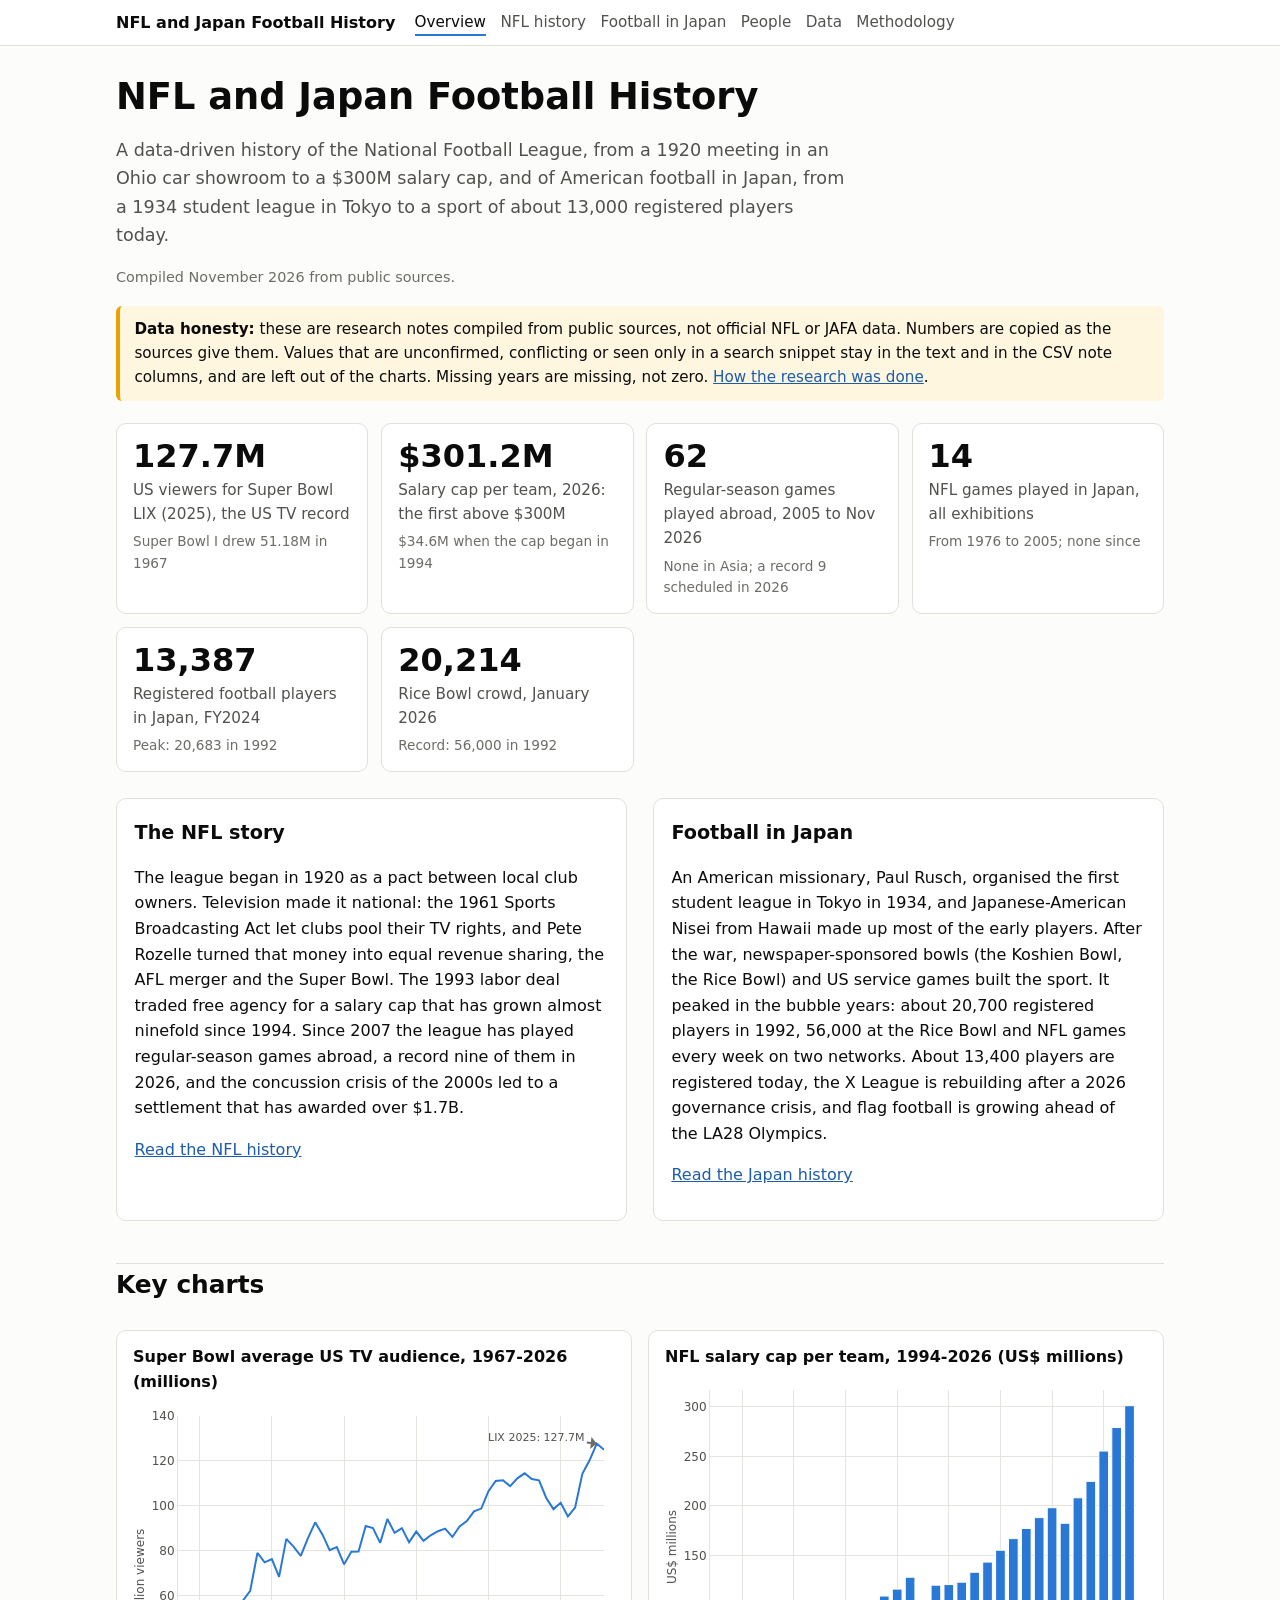
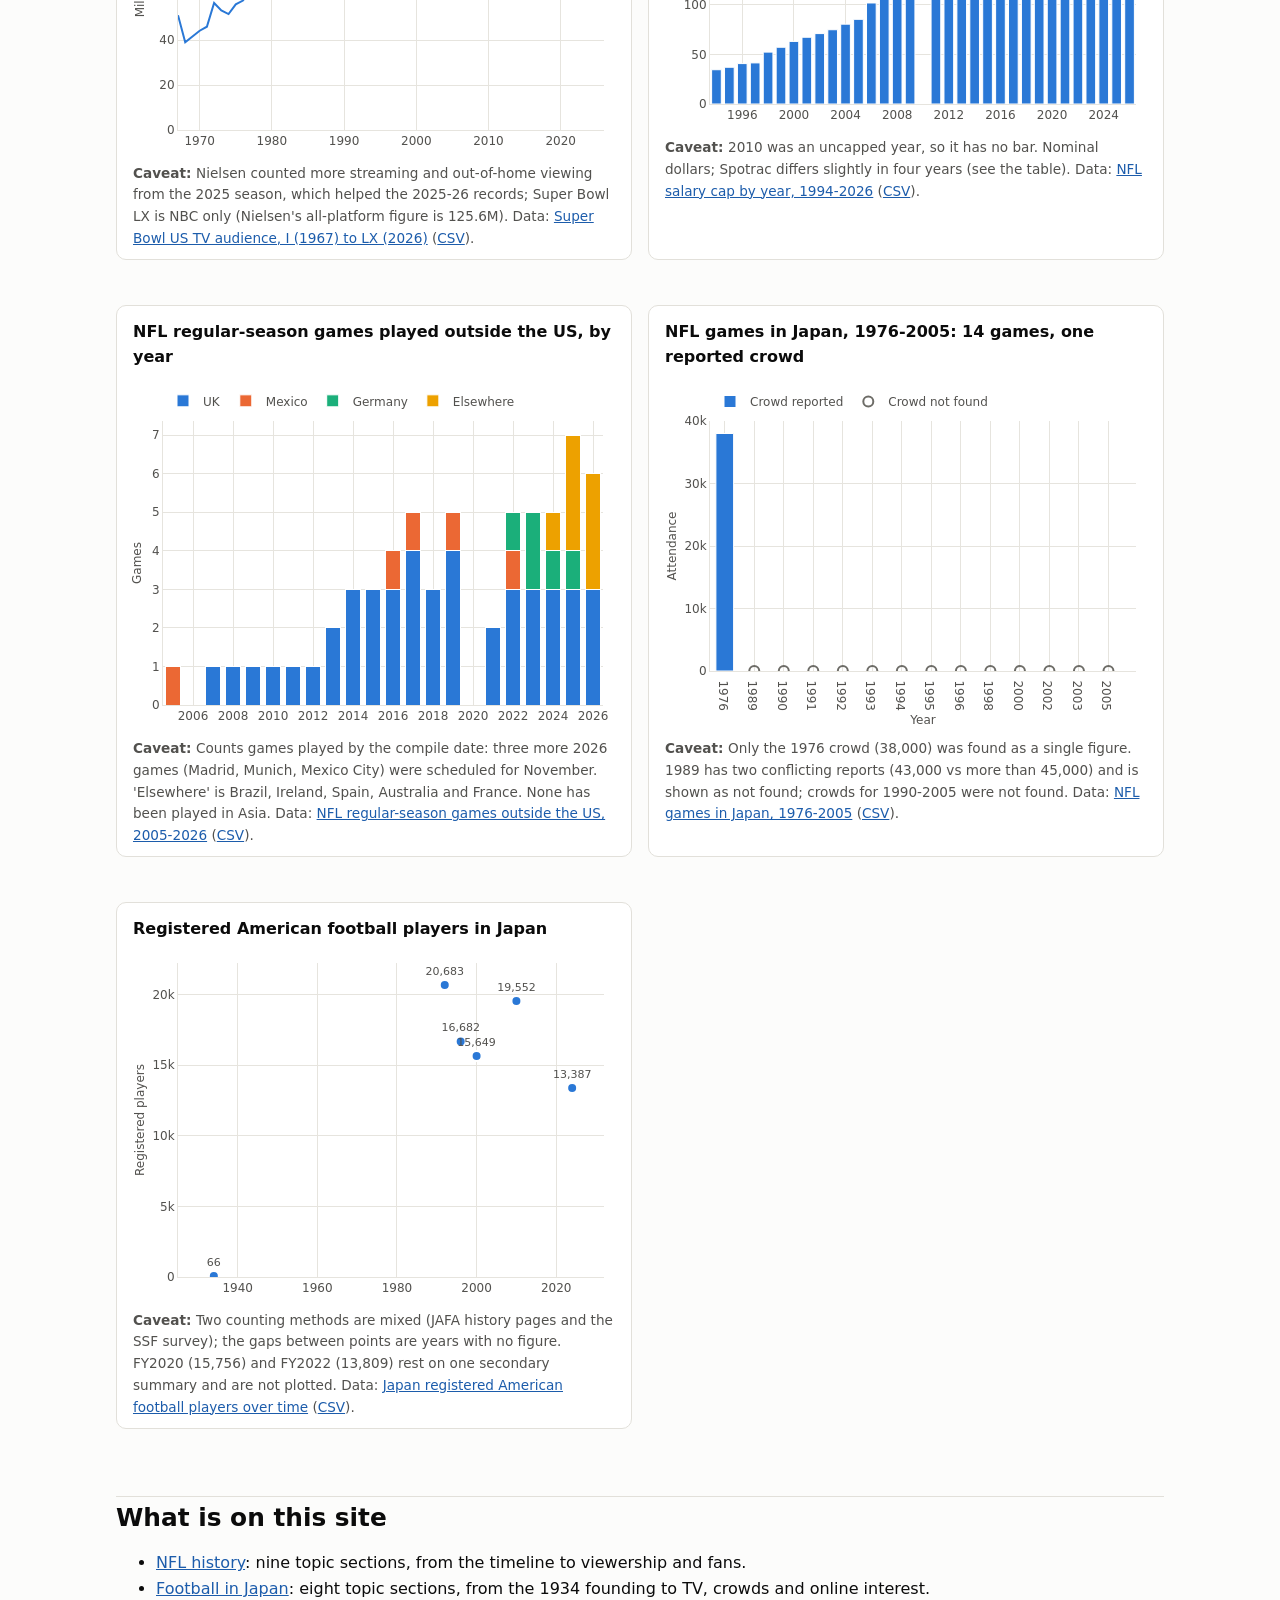
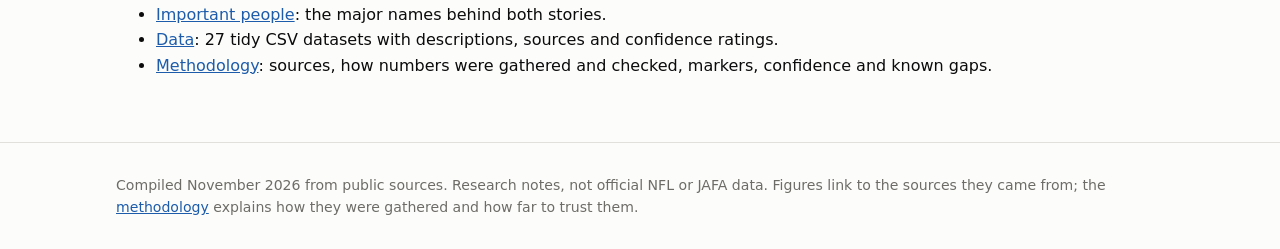
==== docs/index.html @ 7efdbefa "NFL and Japan football history: research notes, datasets and static site Co-Authored-By: Claude Opus" ====
<!DOCTYPE html>
<html lang="en">
<head>
<meta charset="utf-8">
<meta name="viewport" content="width=device-width, initial-scale=1">
<title>Overview | NFL and Japan Football History</title>
<meta name="description" content="A data-driven history of the NFL and of American football in Japan, compiled from public sources.">
<meta name="color-scheme" content="light dark">
<link rel="stylesheet" href="assets/style.css">
</head>
<body>
<header class="site-header">
  <div class="inner">
    <a class="brand" href="index.html">NFL and Japan Football History</a>
    <nav aria-label="Main">
      <ul class="nav">
        <li><a href="index.html" aria-current="page">Overview</a></li>
        <li><a href="nfl.html">NFL history</a></li>
        <li><a href="japan.html">Football in Japan</a></li>
        <li><a href="people.html">People</a></li>
        <li><a href="data.html">Data</a></li>
        <li><a href="methodology.html">Methodology</a></li>
      </ul>
    </nav>
  </div>
</header>
<main id="top">

<h1>NFL and Japan Football History</h1>
<p class="lede">A data-driven history of the National Football League, from a 1920 meeting in an Ohio car showroom to a $300M salary cap, and of American football in Japan, from a 1934 student league in Tokyo to a sport of about 13,000 registered players today.</p>
<p class="compiled">Compiled November 2026 from public sources.</p>
<div class="honesty" role="note">
  <strong>Data honesty:</strong> these are research notes compiled from public sources, not official NFL or JAFA data. Numbers are copied as the sources give them. Values that are unconfirmed, conflicting or seen only in a search snippet stay in the text and in the CSV note columns, and are left out of the charts. Missing years are missing, not zero. <a href="methodology.html">How the research was done</a>.
</div>

<section aria-label="Headline figures" class="tiles">

  <div class="tile">
    <div class="value">127.7M</div>
    <div class="label">US viewers for Super Bowl LIX (2025), the US TV record</div>
    <div class="sub">Super Bowl I drew 51.18M in 1967</div>
  </div>

  <div class="tile">
    <div class="value">$301.2M</div>
    <div class="label">Salary cap per team, 2026: the first above $300M</div>
    <div class="sub">$34.6M when the cap began in 1994</div>
  </div>

  <div class="tile">
    <div class="value">62</div>
    <div class="label">Regular-season games played abroad, 2005 to Nov 2026</div>
    <div class="sub">None in Asia; a record 9 scheduled in 2026</div>
  </div>

  <div class="tile">
    <div class="value">14</div>
    <div class="label">NFL games played in Japan, all exhibitions</div>
    <div class="sub">From 1976 to 2005; none since</div>
  </div>

  <div class="tile">
    <div class="value">13,387</div>
    <div class="label">Registered football players in Japan, FY2024</div>
    <div class="sub">Peak: 20,683 in 1992</div>
  </div>

  <div class="tile">
    <div class="value">20,214</div>
    <div class="label">Rice Bowl crowd, January 2026</div>
    <div class="sub">Record: 56,000 in 1992</div>
  </div>

</section>

<div class="two-col">
  <div class="card">
    <h3>The NFL story</h3>
    <p>The league began in 1920 as a pact between local club owners. Television made it national: the 1961 Sports Broadcasting Act let clubs pool their TV rights, and Pete Rozelle turned that money into equal revenue sharing, the AFL merger and the Super Bowl. The 1993 labor deal traded free agency for a salary cap that has grown almost ninefold since 1994. Since 2007 the league has played regular-season games abroad, a record nine of them in 2026, and the concussion crisis of the 2000s led to a settlement that has awarded over $1.7B.</p>
    <p><a href="nfl.html">Read the NFL history</a></p>
  </div>
  <div class="card">
    <h3>Football in Japan</h3>
    <p>An American missionary, Paul Rusch, organised the first student league in Tokyo in 1934, and Japanese-American Nisei from Hawaii made up most of the early players. After the war, newspaper-sponsored bowls (the Koshien Bowl, the Rice Bowl) and US service games built the sport. It peaked in the bubble years: about 20,700 registered players in 1992, 56,000 at the Rice Bowl and NFL games every week on two networks. About 13,400 players are registered today, the X League is rebuilding after a 2026 governance crisis, and flag football is growing ahead of the LA28 Olympics.</p>
    <p><a href="japan.html">Read the Japan history</a></p>
  </div>
</div>

<h2>Key charts</h2>
<div class="chart-grid">
<figure class="chart" id="chart-super-bowl">
  <div class="chart-title">Super Bowl average US TV audience, 1967-2026 (millions)</div>
  
  <div class="plot" data-chart="super-bowl" role="img" aria-label="Chart: Super Bowl average US TV audience, 1967-2026 (millions). The same data is in the nearby table and the CSV."></div>
  <figcaption><span class="caveat">Nielsen counted more streaming and out-of-home viewing from the 2025 season, which helped the 2025-26 records; Super Bowl LX is NBC only (Nielsen&#39;s all-platform figure is 125.6M).</span> Data: <a href="data.html#super_bowl_us_audience">Super Bowl US TV audience, I (1967) to LX (2026)</a> (<a href="data/super_bowl_us_audience.csv">CSV</a>).</figcaption>
</figure><figure class="chart" id="chart-salary-cap">
  <div class="chart-title">NFL salary cap per team, 1994-2026 (US$ millions)</div>
  
  <div class="plot" data-chart="salary-cap" role="img" aria-label="Chart: NFL salary cap per team, 1994-2026 (US$ millions). The same data is in the nearby table and the CSV."></div>
  <figcaption><span class="caveat">2010 was an uncapped year, so it has no bar. Nominal dollars; Spotrac differs slightly in four years (see the table).</span> Data: <a href="data.html#nfl_salary_cap">NFL salary cap by year, 1994-2026</a> (<a href="data/nfl_salary_cap.csv">CSV</a>).</figcaption>
</figure><figure class="chart" id="chart-intl-games">
  <div class="chart-title">NFL regular-season games played outside the US, by year</div>
  
  <div class="plot" data-chart="intl-games" role="img" aria-label="Chart: NFL regular-season games played outside the US, by year. The same data is in the nearby table and the CSV."></div>
  <figcaption><span class="caveat">Counts games played by the compile date: three more 2026 games (Madrid, Munich, Mexico City) were scheduled for November. &#39;Elsewhere&#39; is Brazil, Ireland, Spain, Australia and France. None has been played in Asia.</span> Data: <a href="data.html#nfl_international_games">NFL regular-season games outside the US, 2005-2026</a> (<a href="data/nfl_international_games.csv">CSV</a>).</figcaption>
</figure><figure class="chart" id="chart-nfl-japan-games">
  <div class="chart-title">NFL games in Japan, 1976-2005: 14 games, one reported crowd</div>
  
  <div class="plot" data-chart="nfl-japan-games" role="img" aria-label="Chart: NFL games in Japan, 1976-2005: 14 games, one reported crowd. The same data is in the nearby table and the CSV."></div>
  <figcaption><span class="caveat">Only the 1976 crowd (38,000) was found as a single figure. 1989 has two conflicting reports (43,000 vs more than 45,000) and is shown as not found; crowds for 1990-2005 were not found.</span> Data: <a href="data.html#nfl_games_in_japan">NFL games in Japan, 1976-2005</a> (<a href="data/nfl_games_in_japan.csv">CSV</a>).</figcaption>
</figure><figure class="chart" id="chart-japan-players">
  <div class="chart-title">Registered American football players in Japan</div>
  
  <div class="plot" data-chart="japan-players" role="img" aria-label="Chart: Registered American football players in Japan. The same data is in the nearby table and the CSV."></div>
  <figcaption><span class="caveat">Two counting methods are mixed (JAFA history pages and the SSF survey); the gaps between points are years with no figure. FY2020 (15,756) and FY2022 (13,809) rest on one secondary summary and are not plotted.</span> Data: <a href="data.html#japan_registered_players">Japan registered American football players over time</a> (<a href="data/japan_registered_players.csv">CSV</a>).</figcaption>
</figure>
</div>

<h2>What is on this site</h2>
<ul>
  <li><a href="nfl.html">NFL history</a>: nine topic sections, from the timeline to viewership and fans.</li>
  <li><a href="japan.html">Football in Japan</a>: eight topic sections, from the 1934 founding to TV, crowds and online interest.</li>
  <li><a href="people.html">Important people</a>: the major names behind both stories.</li>
  <li><a href="data.html">Data</a>: 27 tidy CSV datasets with descriptions, sources and confidence ratings.</li>
  <li><a href="methodology.html">Methodology</a>: sources, how numbers were gathered and checked, markers, confidence and known gaps.</li>
</ul>

</main>
<footer class="site-footer">
  <div class="inner">
    <p>Compiled November 2026 from public sources. Research notes, not official NFL or JAFA data. Figures link to the sources they came from; the <a href="methodology.html">methodology</a> explains how they were gathered and how far to trust them.</p>
  </div>
</footer>

<script src="https://cdn.plot.ly/plotly-2.35.2.min.js" charset="utf-8"></script>
<script id="chart-data" type="application/json">{"super-bowl": {"traces": [{"type": "scatter", "mode": "lines", "x": [1967, 1968, 1969, 1970, 1971, 1972, 1973, 1974, 1975, 1976, 1977, 1978, 1979, 1980, 1981, 1982, 1983, 1984, 1985, 1986, 1987, 1988, 1989, 1990, 1991, 1992, 1993, 1994, 1995, 1996, 1997, 1998, 1999, 2000, 2001, 2002, 2003, 2004, 2005, 2006, 2007, 2008, 2009, 2010, 2011, 2012, 2013, 2014, 2015, 2016, 2017, 2018, 2019, 2020, 2021, 2022, 2023, 2024, 2025, 2026], "y": [51.18, 39.12, 41.66, 44.27, 46.04, 56.64, 53.32, 51.7, 56.05, 57.71, 62.05, 78.94, 74.74, 76.24, 68.29, 85.24, 81.77, 77.62, 85.53, 92.57, 87.19, 80.14, 81.59, 73.85, 79.51, 79.59, 90.99, 90, 83.42, 94.08, 87.87, 90, 83.72, 88.47, 84.34, 86.8, 88.64, 89.8, 86.07, 90.75, 93.18, 97.45, 98.73, 106.48, 111.04, 111.35, 108.69, 112.19, 114.44, 111.86, 111.32, 103.47, 98.48, 101.32, 95.2, 99.18, 114.21, 120.25, 127.7, 124.9], "text": ["I", "II", "III", "IV", "V", "VI", "VII", "VIII", "IX", "X", "XI", "XII", "XIII", "XIV", "XV", "XVI", "XVII", "XVIII", "XIX", "XX", "XXI", "XXII", "XXIII", "XXIV", "XXV", "XXVI", "XXVII", "XXVIII", "XXIX", "XXX", "XXXI", "XXXII", "XXXIII", "XXXIV", "XXXV", "XXXVI", "XXXVII", "XXXVIII", "XXXIX", "XL", "XLI", "XLII", "XLIII", "XLIV", "XLV", "XLVI", "XLVII", "XLVIII", "XLIX", "50", "LI", "LII", "LIII", "LIV", "LV", "LVI", "LVII", "LVIII", "LIX", "LX"], "name": "Super Bowl", "color": 1, "hovertemplate": "Super Bowl %{text} (%{x})<br>%{y} million viewers<extra><\/extra>"}], "layout": {"yaxis": {"title": "Million viewers", "range": [0, 140]}, "hovermode": "x", "annotations": [{"x": 2025, "y": 127.7, "text": "LIX 2025: 127.7M", "showarrow": true, "ax": -60, "ay": -6}]}}, "salary-cap": {"traces": [{"type": "bar", "x": [1994, 1995, 1996, 1997, 1998, 1999, 2000, 2001, 2002, 2003, 2004, 2005, 2006, 2007, 2008, 2009, 2011, 2012, 2013, 2014, 2015, 2016, 2017, 2018, 2019, 2020, 2021, 2022, 2023, 2024, 2025, 2026], "y": [34.6, 37.1, 40.8, 41.5, 52.4, 57.3, 63.2, 67.4, 71.1, 75, 80.6, 85.5, 102, 109, 116, 128, 120, 120.6, 123, 133, 143.28, 155.27, 167, 177.2, 188.2, 198.2, 182.5, 208.2, 224.8, 255.4, 279.2, 301.2], "name": "Salary cap", "color": 1, "hovertemplate": "%{x}: $%{y}M<extra><\/extra>"}], "layout": {"yaxis": {"title": "US$ millions"}, "xaxis": {"dtick": 4}}}, "intl-games": {"traces": [{"type": "bar", "x": [2005, 2007, 2008, 2009, 2010, 2011, 2012, 2013, 2014, 2015, 2016, 2017, 2018, 2019, 2021, 2022, 2023, 2024, 2025, 2026], "y": [0, 1, 1, 1, 1, 1, 1, 2, 3, 3, 3, 4, 3, 4, 2, 3, 3, 3, 3, 3], "name": "UK", "color": 1, "hovertemplate": "%{x}: %{y} game(s) in UK<extra><\/extra>"}, {"type": "bar", "x": [2005, 2007, 2008, 2009, 2010, 2011, 2012, 2013, 2014, 2015, 2016, 2017, 2018, 2019, 2021, 2022, 2023, 2024, 2025, 2026], "y": [1, 0, 0, 0, 0, 0, 0, 0, 0, 0, 1, 1, 0, 1, 0, 1, 0, 0, 0, 0], "name": "Mexico", "color": 2, "hovertemplate": "%{x}: %{y} game(s) in Mexico<extra><\/extra>"}, {"type": "bar", "x": [2005, 2007, 2008, 2009, 2010, 2011, 2012, 2013, 2014, 2015, 2016, 2017, 2018, 2019, 2021, 2022, 2023, 2024, 2025, 2026], "y": [0, 0, 0, 0, 0, 0, 0, 0, 0, 0, 0, 0, 0, 0, 0, 1, 2, 1, 1, 0], "name": "Germany", "color": 3, "hovertemplate": "%{x}: %{y} game(s) in Germany<extra><\/extra>"}, {"type": "bar", "x": [2005, 2007, 2008, 2009, 2010, 2011, 2012, 2013, 2014, 2015, 2016, 2017, 2018, 2019, 2021, 2022, 2023, 2024, 2025, 2026], "y": [0, 0, 0, 0, 0, 0, 0, 0, 0, 0, 0, 0, 0, 0, 0, 0, 0, 1, 3, 3], "name": "Elsewhere", "color": 4, "hovertemplate": "%{x}: %{y} game(s) in Elsewhere<extra><\/extra>"}], "layout": {"barmode": "stack", "legend": {"traceorder": "normal"}, "yaxis": {"title": "Games", "dtick": 1}, "xaxis": {"dtick": 2}}}, "nfl-japan-games": {"traces": [{"type": "bar", "x": ["1976"], "y": [38000], "customdata": [["Cardinals 20, Chargers 10 (Mainichi Star Bowl)", "Korakuen Stadium"]], "name": "Crowd reported", "color": 1, "width": 0.6, "hovertemplate": "%{x}: %{customdata[0]}<br>%{customdata[1]}<br>%{y:,} fans<extra><\/extra>"}, {"type": "scatter", "mode": "markers", "x": ["1989", "1990", "1991", "1992", "1993", "1994", "1995", "1996", "1998", "2000", "2002", "2003", "2005"], "y": [0, 0, 0, 0, 0, 0, 0, 0, 0, 0, 0, 0, 0], "customdata": [["Rams 16, 49ers 13 (OT)", "Tokyo Dome", "43,000 sold out (Washington Post, search result) vs more than 45,000 (UPI) [conflict]"], ["Broncos 10, Seahawks 7", "Tokyo Dome", "Attendance not found"], ["Dolphins 19, Raiders 17", "Tokyo Dome", "Attendance not found"], ["Oilers 34, Cowboys 23", "Tokyo Dome", "Attendance not found. JAFA lists Oilers vs Cowboys; the score was read from the layout of English Wikipedia's table, though the Japan research found the game missing from that list [conflict]"], ["Saints 28, Eagles 16", "Tokyo Dome", "Attendance not found"], ["Vikings 17, Chiefs 9", "Tokyo Dome", "Attendance not found"], ["Broncos 24, 49ers 10", "Tokyo Dome", "Attendance not found"], ["Chargers 20, Steelers 10", "Tokyo Dome", "Attendance not found. 3 Japanese players took part"], ["Packers 27, Chiefs 24", "Tokyo Dome", "Attendance not found"], ["Falcons 20, Cowboys 9", "Tokyo Dome", "Attendance not found"], ["Redskins 38, 49ers 7", "Osaka Dome", "Attendance not found. JAFA gives Aug 4 Japan time; English Wikipedia Aug 3"], ["Buccaneers 30, Jets 14", "Tokyo Dome", "Attendance not found"], ["Falcons 27, Colts 21", "Tokyo Dome", "Attendance not found. Last NFL game in Japan to date; date given only as August 2005"]], "name": "Crowd not found", "color": "muted", "marker": {"symbol": "circle-open", "size": 10}, "hovertemplate": "%{x}: %{customdata[0]}<br>%{customdata[1]}<br>%{customdata[2]}<extra><\/extra>"}], "layout": {"xaxis": {"type": "category", "title": "Year"}, "yaxis": {"title": "Attendance", "rangemode": "tozero"}}}, "japan-players": {"traces": [{"type": "scatter", "mode": "markers+text", "x": [1934, 1992, 1996, 2000, 2010, 2024], "y": [66, 20683, 16682, 15649, 19552, 13387], "text": ["66", "20,683", "16,682", "15,649", "19,552", "13,387"], "textposition": "top center", "customdata": [["1934", "JAFA history page"], ["1992", "JAFA history page"], ["1996", "JAFA history page"], ["2000", "JAFA history page"], ["2010 / FY2010", "JAFA 2010 page (teams); SSF FY2010 (players)"], ["FY2024", "SSF survey 2024 (opened directly)"]], "name": "Players", "color": 1, "marker": {"size": 10}, "hovertemplate": "%{customdata[0]}: %{y:,} players<br>%{customdata[1]}<extra><\/extra>"}], "layout": {"yaxis": {"title": "Registered players", "rangemode": "tozero"}, "xaxis": {"range": [1925, 2032]}}}}</script>
<script src="assets/charts.js"></script>

</body>
</html>
---- docs/assets/style.css ----
/* NFL and Japan football history: shared styles. Light and dark via prefers-color-scheme. */
:root {
  color-scheme: light;
  --bg: #fcfcfb;
  --surface: #ffffff;
  --surface-2: #f3f2ef;
  --border: #e2e0da;
  --text: #0b0b0b;
  --text-2: #52514e;
  --muted: #6d6c67;
  --link: #1c5cab;
  --accent: #2a78d6;
  --banner-bg: #fff6e0;
  --banner-border: #eda100;
  --grid: #e6e4de;
  --series-1: #2a78d6;
  --series-2: #eb6834;
  --series-3: #1baf7a;
  --series-4: #eda100;
  --m-unconfirmed: #8a5a00;
  --m-conflict: #b02e2e;
  --m-derived: #3f4fa8;
  --maxw: 1080px;
  --radius: 10px;
}
@media (prefers-color-scheme: dark) {
  :root {
    color-scheme: dark;
    --bg: #141413;
    --surface: #1a1a19;
    --surface-2: #232321;
    --border: #383835;
    --text: #f0efec;
    --text-2: #c3c2b7;
    --muted: #a3a29a;
    --link: #86b6ef;
    --accent: #3987e5;
    --banner-bg: #2b2414;
    --banner-border: #c98500;
    --grid: #2f2f2c;
    --series-1: #3987e5;
    --series-2: #d95926;
    --series-3: #199e70;
    --series-4: #c98500;
    --m-unconfirmed: #f0b84a;
    --m-conflict: #f08a8a;
    --m-derived: #a9b3f5;
  }
}

* { box-sizing: border-box; }
html { -webkit-text-size-adjust: 100%; }
body {
  margin: 0;
  background: var(--bg);
  color: var(--text);
  font: 16px/1.6 system-ui, -apple-system, "Segoe UI", Roboto, "Hiragino Sans", "Yu Gothic UI", "Noto Sans JP", sans-serif;
  overflow-wrap: break-word;
}
a { color: var(--link); }
a:hover { text-decoration-thickness: 2px; }
img, svg { max-width: 100%; }
code { font-family: ui-monospace, "Cascadia Mono", Consolas, monospace; font-size: .9em; background: var(--surface-2); padding: .05em .3em; border-radius: 4px; overflow-wrap: anywhere; }
p, li, td, th, figcaption { overflow-wrap: break-word; }
p a, li a, td a { overflow-wrap: anywhere; }

/* Header and nav */
.site-header { background: var(--surface); border-bottom: 1px solid var(--border); position: sticky; top: 0; z-index: 10; }
.site-header .inner { max-width: var(--maxw); margin: 0 auto; padding: .6rem 1rem; display: flex; flex-wrap: wrap; align-items: center; gap: .4rem 1.2rem; }
.brand { font-weight: 700; color: var(--text); text-decoration: none; white-space: nowrap; }
.nav { display: flex; flex-wrap: wrap; gap: .2rem .9rem; margin: 0; padding: 0; list-style: none; font-size: .95rem; }
.nav a { color: var(--text-2); text-decoration: none; padding: .2rem 0; border-bottom: 2px solid transparent; }
.nav a:hover { color: var(--text); }
.nav a[aria-current="page"] { color: var(--text); border-bottom-color: var(--accent); }

main { max-width: var(--maxw); margin: 0 auto; padding: 1.2rem 1rem 3rem; }
h1 { font-size: clamp(1.6rem, 4vw, 2.3rem); line-height: 1.2; margin: .6rem 0 .6rem; }
h2 { font-size: 1.55rem; line-height: 1.25; margin: 2.6rem 0 .6rem; padding-top: .4rem; border-top: 1px solid var(--border); }
h3 { font-size: 1.2rem; margin: 1.8rem 0 .4rem; }
h4 { font-size: 1.05rem; margin: 1.4rem 0 .3rem; }
h2, h3, h4 { scroll-margin-top: 4.5rem; }
.lede { font-size: 1.1rem; color: var(--text-2); max-width: 46rem; }
.compiled { color: var(--muted); font-size: .9rem; }

/* Banner */
.honesty { background: var(--banner-bg); border-left: 4px solid var(--banner-border); border-radius: 6px; padding: .7rem .9rem; margin: 1rem 0 1.4rem; font-size: .95rem; }
.honesty strong { font-weight: 700; }

/* Tiles */
.tiles { display: grid; grid-template-columns: repeat(auto-fit, minmax(min(100%, 230px), 1fr)); gap: .8rem; margin: 1.2rem 0 1.6rem; }
.tile { background: var(--surface); border: 1px solid var(--border); border-radius: var(--radius); padding: .9rem 1rem; }
.tile .value { font-size: 2rem; font-weight: 700; line-height: 1.1; font-variant-numeric: tabular-nums; }
.tile .label { color: var(--text-2); font-size: .95rem; margin-top: .25rem; }
.tile .sub { color: var(--muted); font-size: .85rem; margin-top: .3rem; }

.two-col { display: grid; grid-template-columns: repeat(auto-fit, minmax(min(100%, 320px), 1fr)); gap: 1rem 1.6rem; }
.card { background: var(--surface); border: 1px solid var(--border); border-radius: var(--radius); padding: 1rem 1.1rem; }
.card h3 { margin-top: .2rem; }

/* Section TOC */
.toc { background: var(--surface); border: 1px solid var(--border); border-radius: var(--radius); padding: .8rem 1rem; margin: 1rem 0; }
.toc ol { margin: .3rem 0 0; padding-left: 1.3rem; columns: 2 16rem; column-gap: 2rem; }
.toc li { break-inside: avoid; }

/* Tables */
.table-wrap { width: 100%; overflow-x: auto; -webkit-overflow-scrolling: touch; margin: .8rem 0 1.2rem; border: 1px solid var(--border); border-radius: 8px; background: var(--surface); }
table { border-collapse: collapse; width: 100%; font-size: .9rem; }
th, td { text-align: left; vertical-align: top; padding: .45rem .6rem; border-bottom: 1px solid var(--border); }
th { background: var(--surface-2); font-weight: 600; white-space: nowrap; }
tr:last-child td { border-bottom: 0; }
td { min-width: 6rem; }
td:first-child { min-width: 4rem; }
.table-wrap table td { max-width: 34rem; }

/* Markers */
.marker { font-weight: 600; font-size: .85em; }
.marker.m-unconfirmed { color: var(--m-unconfirmed); }
.marker.m-conflict { color: var(--m-conflict); }
.marker.m-derived { color: var(--m-derived); }

blockquote { margin: 1rem 0; padding: .6rem .9rem; border-left: 4px solid var(--border); background: var(--surface); color: var(--text-2); border-radius: 0 6px 6px 0; }

/* Charts */
figure.chart { margin: 1.2rem 0 1.6rem; background: var(--surface); border: 1px solid var(--border); border-radius: var(--radius); padding: .8rem .8rem .6rem; }
.chart-title { font-weight: 600; margin: 0 .2rem .2rem; }
.chart-sub { color: var(--muted); font-size: .85rem; margin: 0 .2rem; }
.plot { width: 100%; height: 360px; }
@media (max-width: 600px) { .plot { height: 300px; } }
figure.chart figcaption { font-size: .85rem; color: var(--text-2); margin: .3rem .2rem 0; }
figure.chart figcaption .caveat::before { content: "Caveat: "; font-weight: 600; }
.chart-grid { display: grid; grid-template-columns: repeat(auto-fit, minmax(min(100%, 460px), 1fr)); gap: 0 1rem; }

/* Data page */
.ds { background: var(--surface); border: 1px solid var(--border); border-radius: var(--radius); padding: 1rem 1.1rem; margin: 1.2rem 0; scroll-margin-top: 4.5rem; }
.ds h2 { border: 0; margin: .1rem 0 .3rem; padding: 0; font-size: 1.25rem; }
.ds .meta { color: var(--muted); font-size: .88rem; }
.badge { display: inline-block; font-size: .78rem; font-weight: 700; text-transform: uppercase; letter-spacing: .03em; padding: .08rem .5rem; border-radius: 999px; border: 1px solid currentColor; }
.badge.high { color: var(--series-3); }
.badge.medium { color: var(--series-4); }
.badge.low { color: var(--m-conflict); }
.ds details { margin: .5rem 0; }
.ds summary { cursor: pointer; font-weight: 600; }
.download { display: inline-block; margin-top: .4rem; padding: .35rem .8rem; border-radius: 6px; border: 1px solid var(--accent); text-decoration: none; font-weight: 600; }
.ds ul { margin: .3rem 0; padding-left: 1.2rem; }

.back-top { font-size: .85rem; }
.site-footer { border-top: 1px solid var(--border); color: var(--muted); font-size: .88rem; }
.site-footer .inner { max-width: var(--maxw); margin: 0 auto; padding: 1rem; }
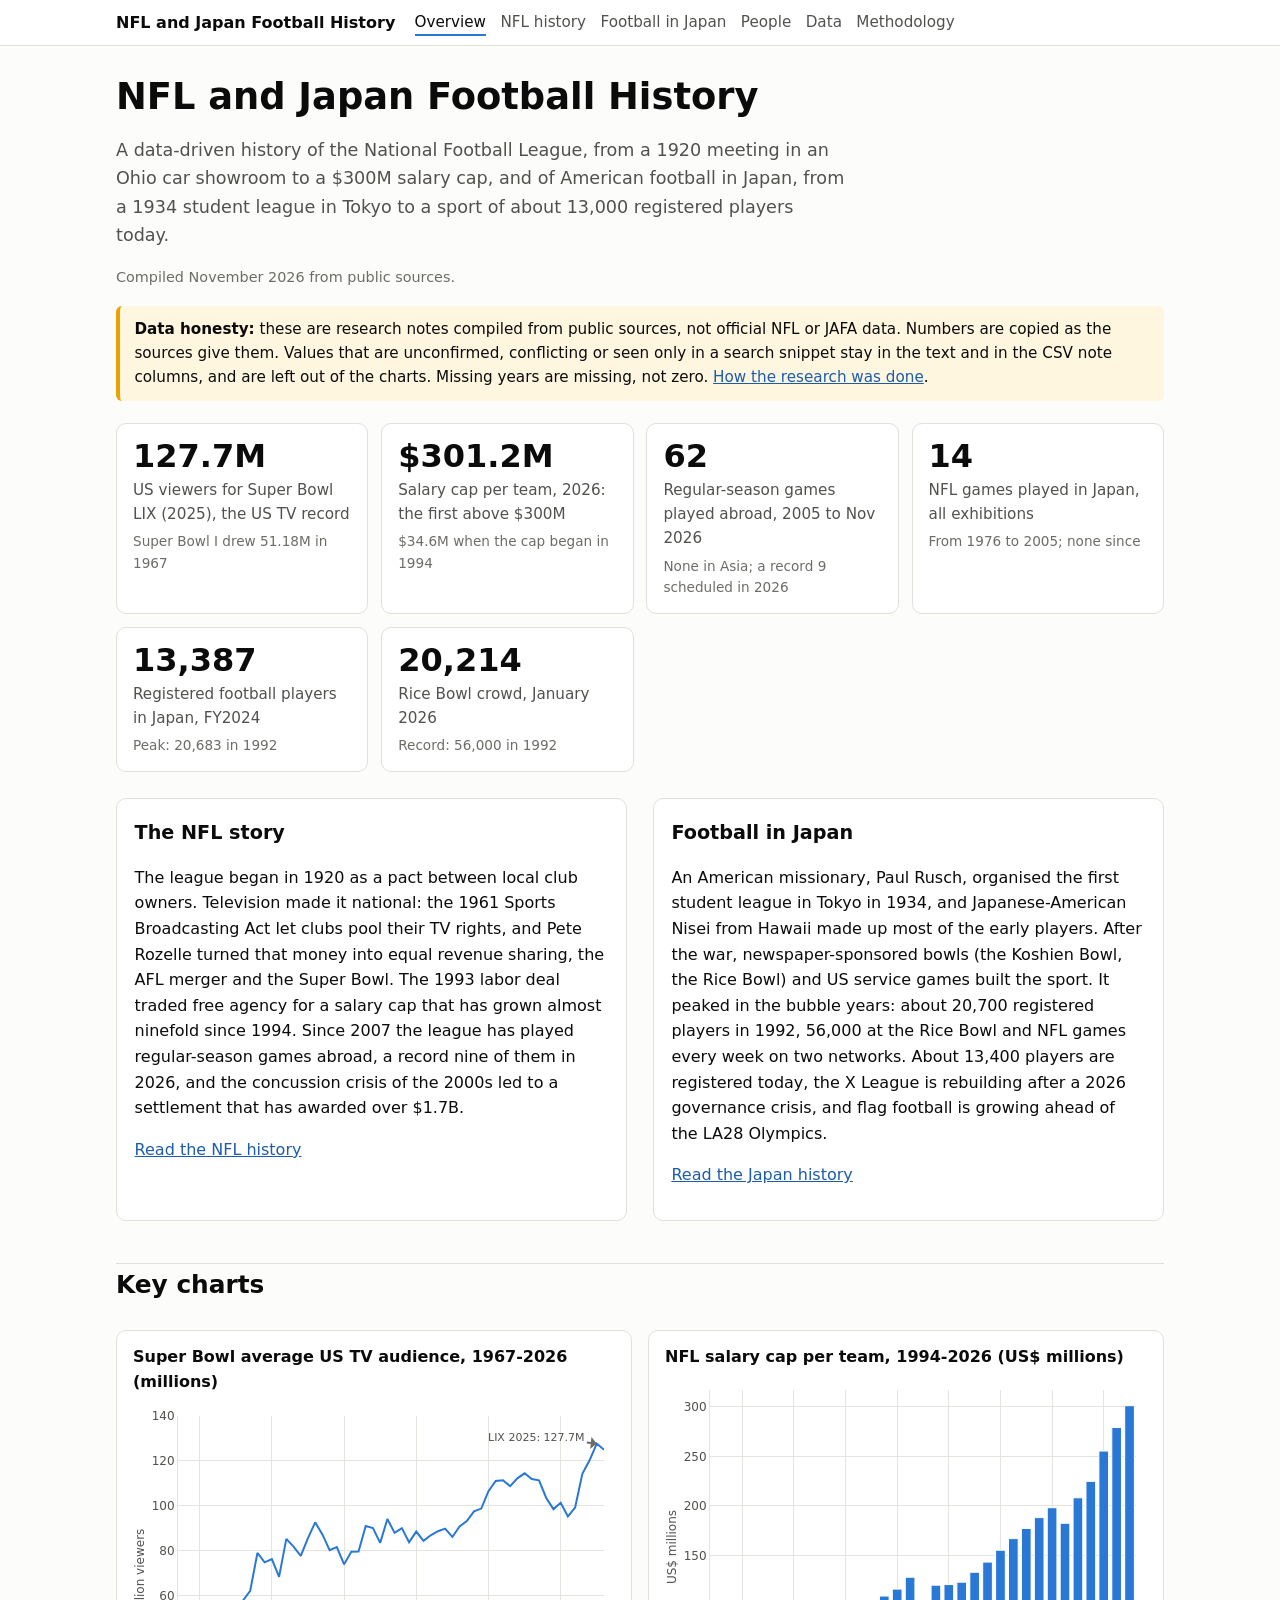
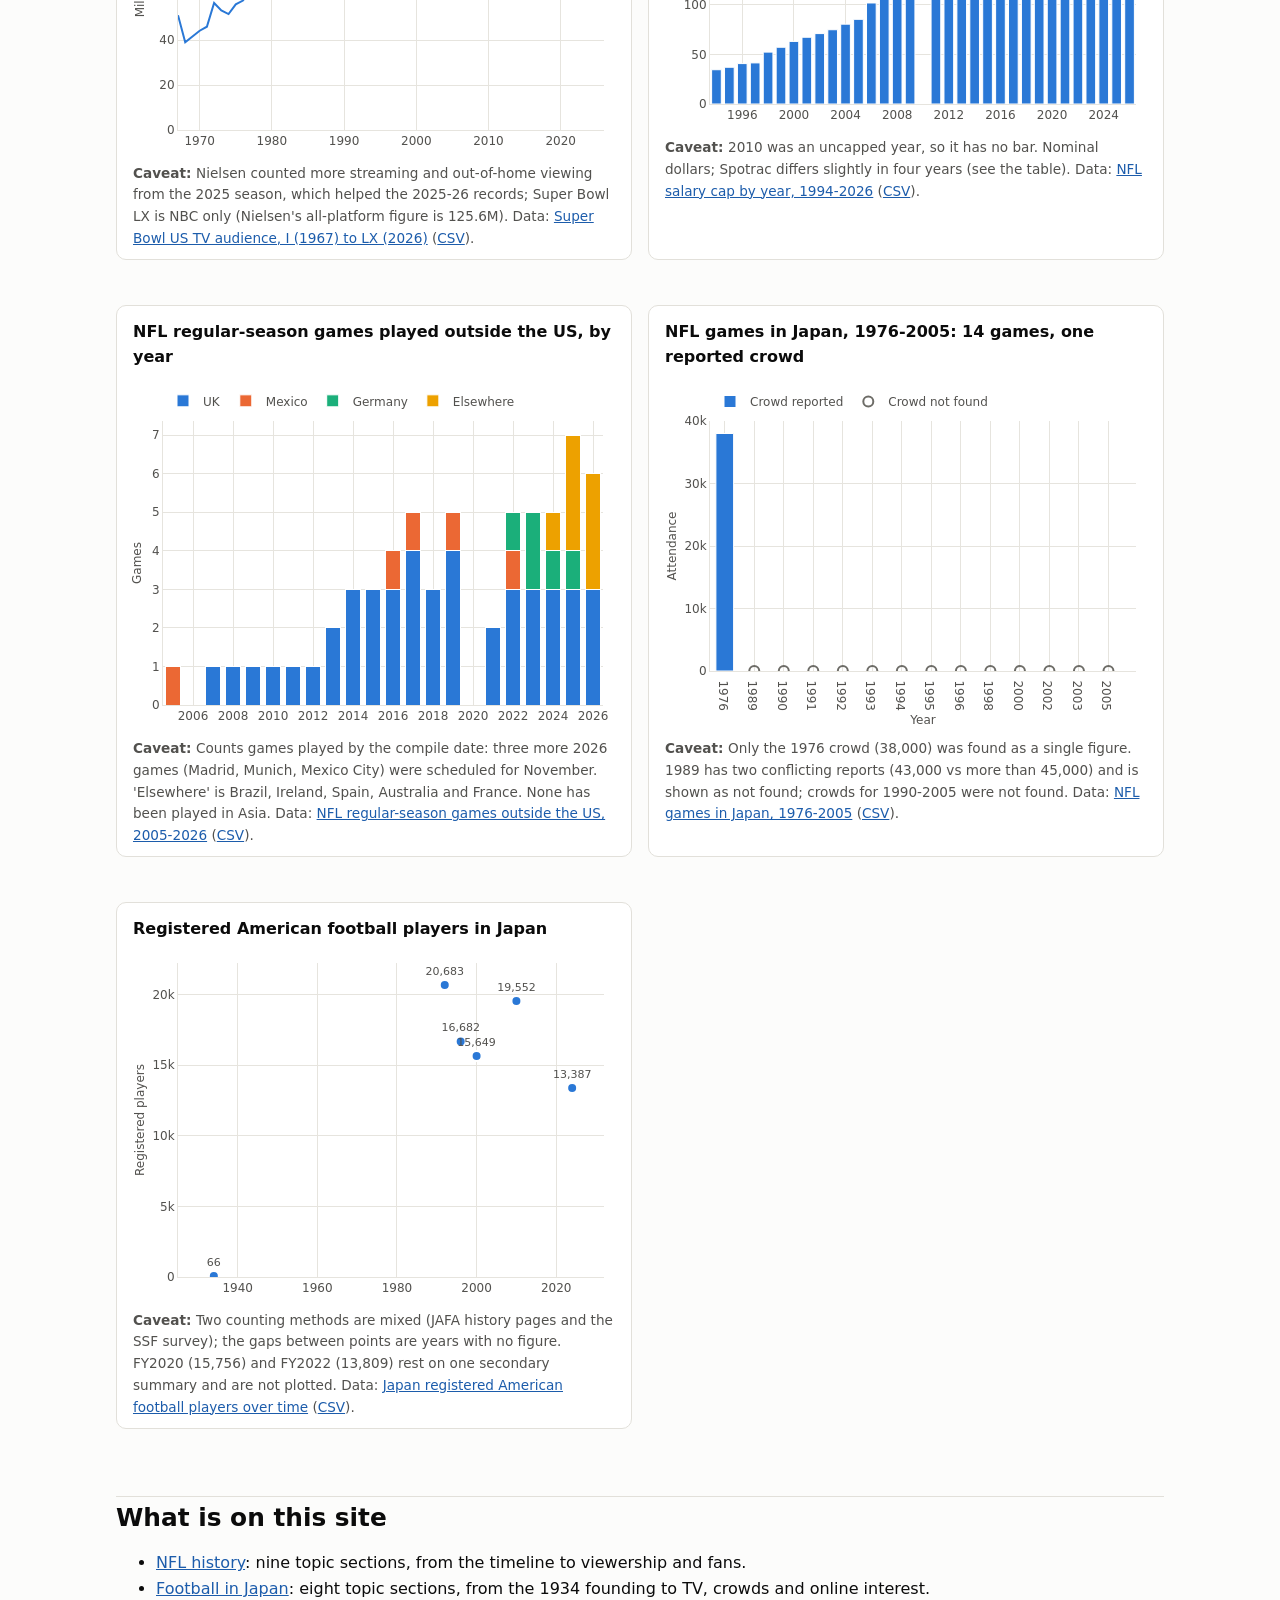
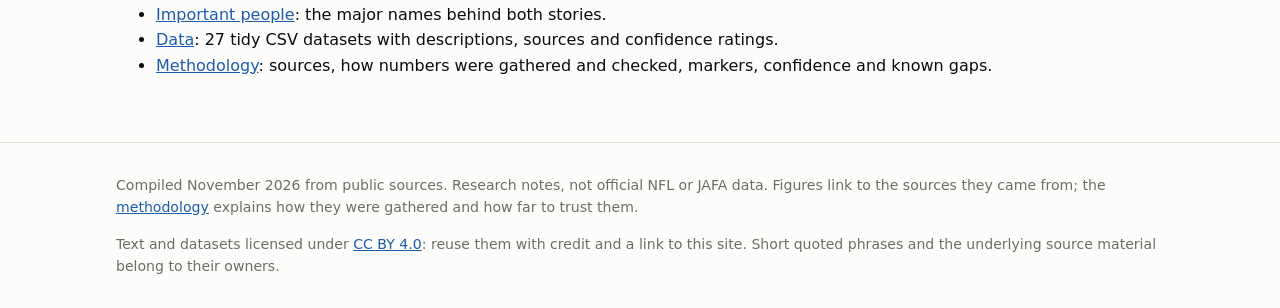
==== commit 93fdb6a4: "License text and data under CC BY 4.0 Co-Authored-By: Claude Opus 5.5 <noreply@anthropic.com>" ====
--- a/docs/index.html
+++ b/docs/index.html
@@ -129,6 +129,7 @@
 <footer class="site-footer">
   <div class="inner">
     <p>Compiled November 2026 from public sources. Research notes, not official NFL or JAFA data. Figures link to the sources they came from; the <a href="methodology.html">methodology</a> explains how they were gathered and how far to trust them.</p>
+    <p>Text and datasets licensed under <a href="https://creativecommons.org/licenses/by/4.0/">CC BY 4.0</a>: reuse them with credit and a link to this site. Short quoted phrases and the underlying source material belong to their owners.</p>
   </div>
 </footer>
 
